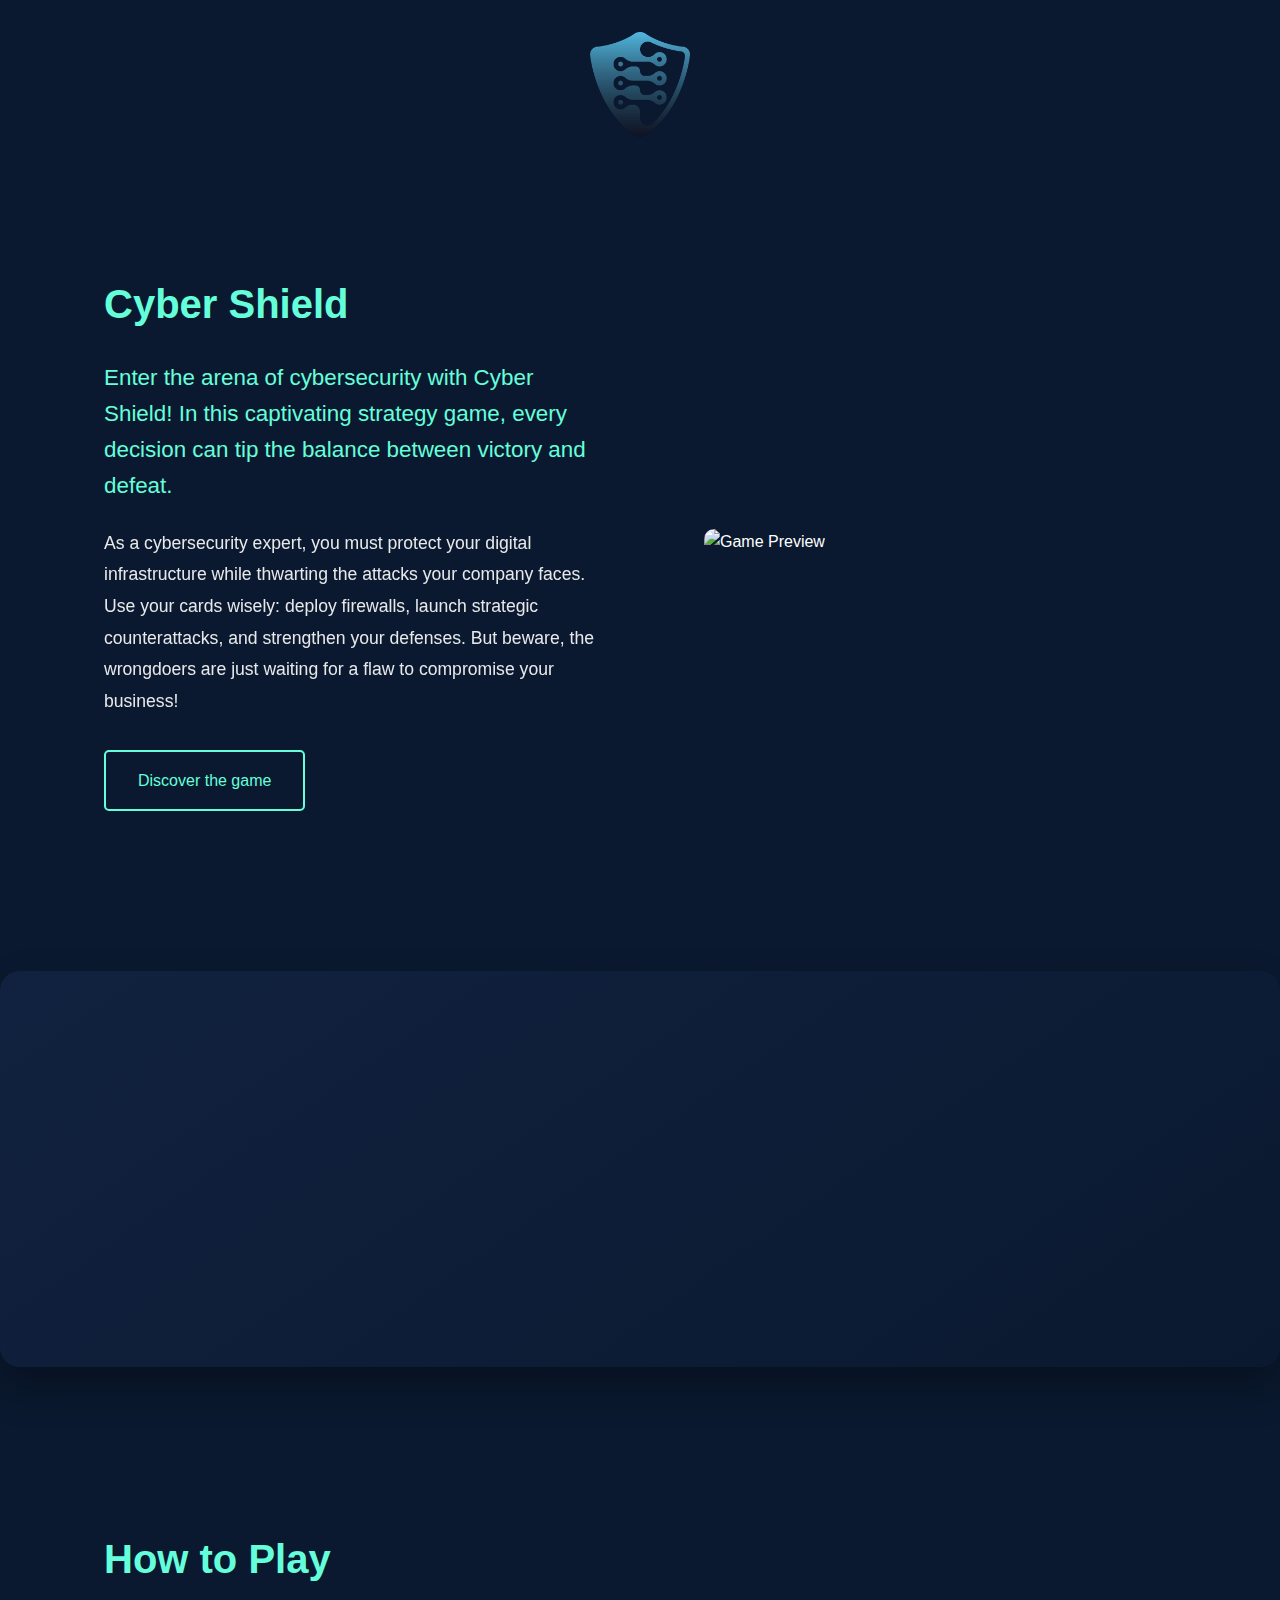
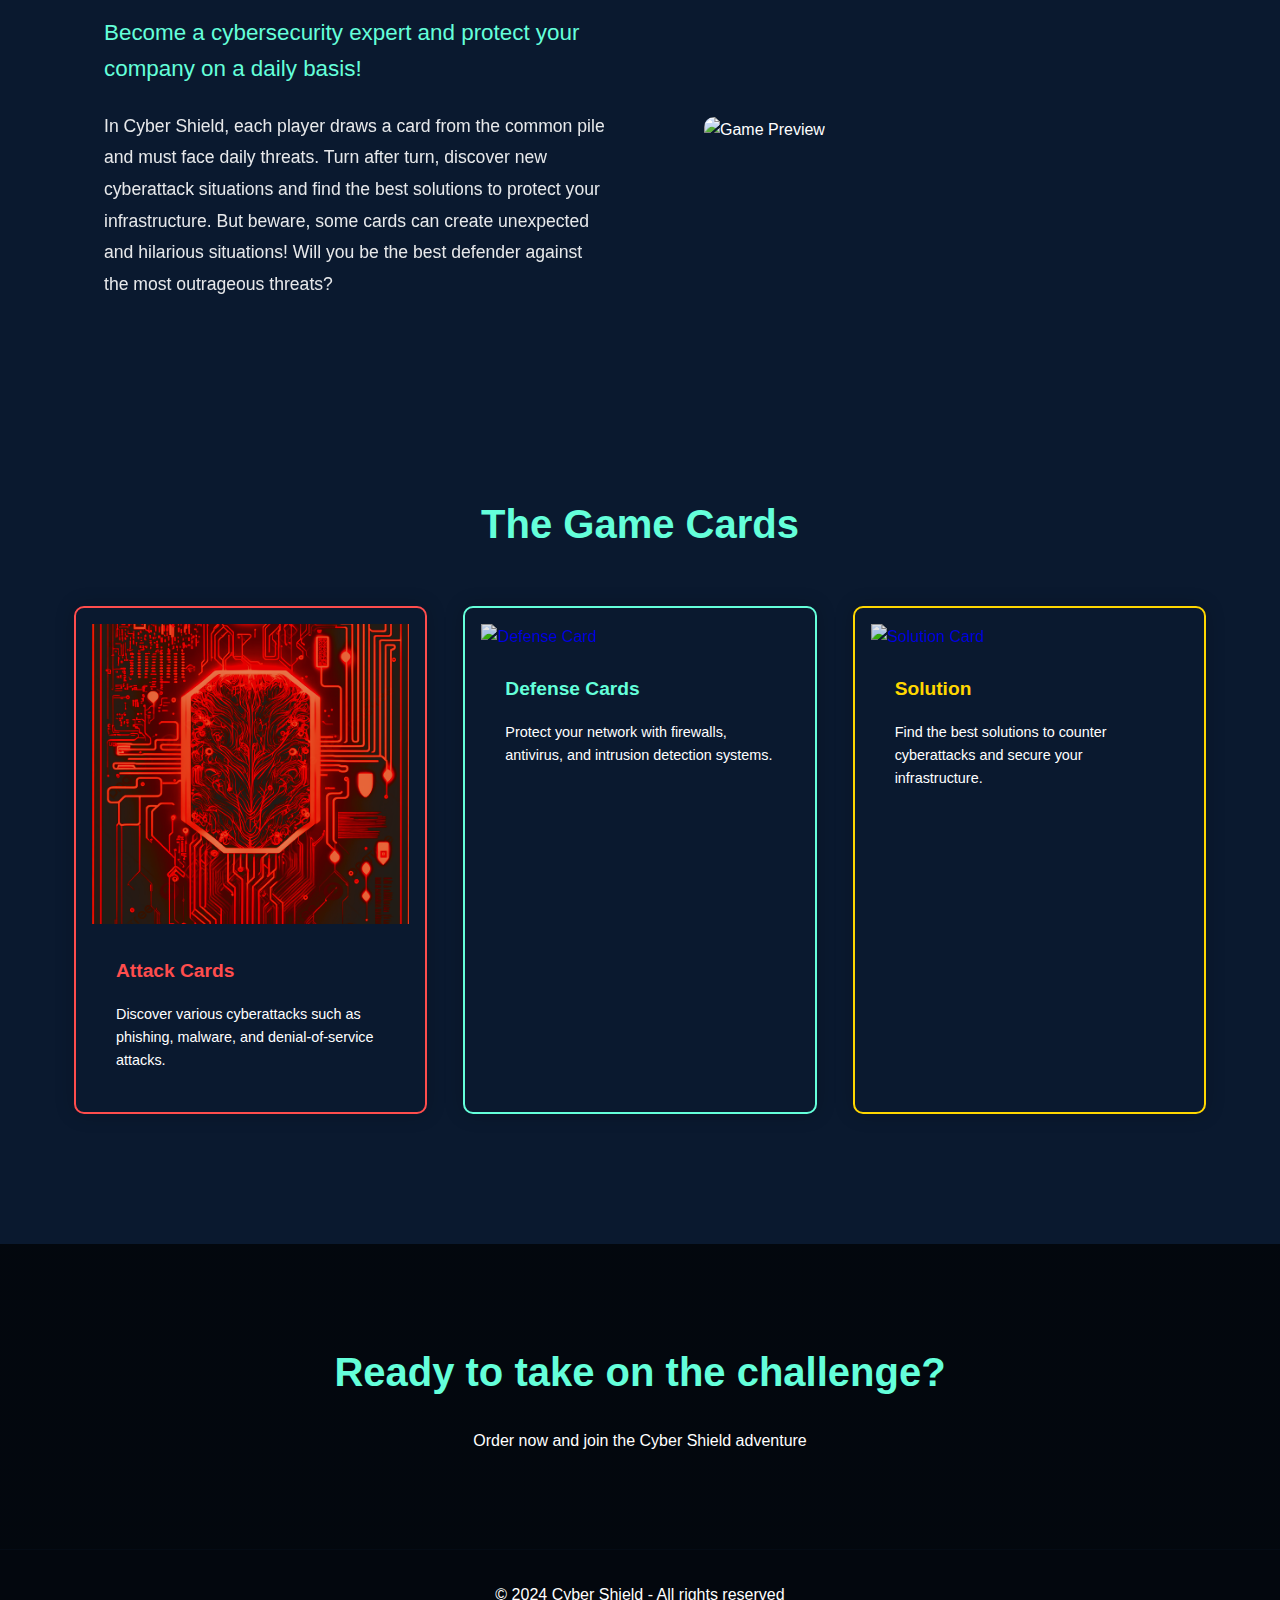
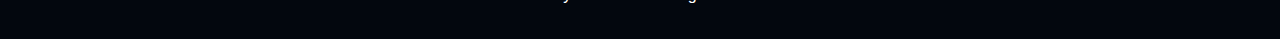
==== index.html @ 8b2639b1 "firstcommit" ====
<!DOCTYPE html>
<html lang="en">
  <head>
    <meta charset="UTF-8" />
    <meta name="viewport" content="width=device-width, initial-scale=1.0" />
    <link rel="stylesheet" href="style.css" />
    <title>Cyber Shield</title>
  </head>
  <body>
    <header>
      <img src="./assets/logo.png" alt="Cyber Shield Logo" class="logo" />
    </header>

    <main>
      <!-- Section 1: Presentation -->
      <section class="split-section">
        <div class="content-left">
          <h2>Cyber Shield</h2>
          <p class="intro-text">
            Enter the arena of cybersecurity with Cyber Shield! In this
            captivating strategy game, every decision can tip the balance
            between victory and defeat.
          </p>
          <p class="detail-text">
            As a cybersecurity expert, you must protect your digital
            infrastructure while thwarting the attacks your company faces.
            Use your cards wisely: deploy firewalls, launch strategic counterattacks, and strengthen your defenses. But beware, the wrongdoers are just waiting for a flaw to compromise your business!
          </p>
          <a href="#how-to-play" class="cta-button">Discover the game</a>
        </div>
        <div class="content-right">
          <img src="../CyberShield/assets/mockups.png" alt="Game Preview" />
        </div>
      </section>

      <!-- Section 2: Features -->
      <section class="features-banner">
        <div class="feature-column">
          <div class="feature-icon">
            <img
              src="../CyberShield/assets/sablier.png"
              alt="Game Duration"
              class="feature-svg"
            />
          </div>
          <div class="feature-content">
            <h3>15 minutes</h3>
            <p>Game Duration</p>
          </div>
        </div>

        <div class="feature-column">
          <div class="feature-icon">
            <img
              src="../CyberShield/assets/jeux-dargent.png"
              alt="Number of Players"
              class="feature-svg"
            />
          </div>
          <div class="feature-content">
            <h3>2-6 players</h3>
            <p>Number of Players</p>
          </div>
        </div>

        <div class="feature-column">
          <div class="feature-icon">
            <img
              src="assets/age.png"
              alt="Recommended Age"
              class="feature-svg"
            />
          </div>
          <div class="feature-content">
            <h3>12+ years</h3>
            <p>Recommended Age</p>
          </div>
        </div>
      </section>

      <!-- Section 3: How to Play -->
      <section class="split-section">
        <div class="content-left">
          <h2>How to Play</h2>
          <p class="intro-text">
            Become a cybersecurity expert and protect your company on a daily basis!
          </p>
          <p class="detail-text">
            In Cyber Shield, each player draws a card from the common pile and must face daily threats. Turn after turn, discover new cyberattack situations and find the best solutions to protect your infrastructure. But beware, some cards can create unexpected and hilarious situations! Will you be the best defender against the most outrageous threats?
          </p>
        </div>
        <div class="content-right">
          <img src="../CyberShield/assets/mockups2.png" alt="Game Preview" />
        </div>
      </section>

      <!-- Section 4: Game Cards -->
      <section class="cards-showcase">
        <h2>The Game Cards</h2>
        <div class="cards-grid">
          <a href="cards/attack.html" class="card-item attack-card card-hover">
            <picture>
              <img src="assets/virus.png" alt="Attack Card" loading="lazy" />
            </picture>
            <div class="card-content">
              <h3>Attack Cards</h3>
              <p>
                Discover various cyberattacks such as phishing, malware, and denial-of-service attacks.
              </p>
            </div>
          </a>

          <a href="cards/defense.html" class="card-item defense-card card-hover">
            <picture>
              <img
                src="../CyberShield/assets/bouclier.png"
                alt="Defense Card"
                loading="lazy"
              />
            </picture>
            <div class="card-content">
              <h3>Defense Cards</h3>
              <p>
                Protect your network with firewalls, antivirus, and intrusion detection systems.
              </p>
            </div>
          </a>

          <a href="cards/solution.html" class="card-item card-hover">
            <picture>
              <img
                src="../CyberShield/assets/signe-de-question.png"
                alt="Solution Card"
                loading="lazy"
              />
            </picture>
            <div class="card-content">
              <h3>Solution</h3>
              <p>
                Find the best solutions to counter cyberattacks and secure your infrastructure.
              </p>
            </div>
          </a>
        </div>
      </section>

      <!-- Section 5: Final Banner -->
      <section class="final-banner">
        <h2>Ready to take on the challenge?</h2>
        <p>Order now and join the Cyber Shield adventure</p>
      </section>
    </main>

    <footer>
      <p>&copy; 2024 Cyber Shield - All rights reserved</p>
    </footer>
  </body>
</html>
---- style.css ----
:root {
    /* Couleurs principales du logo */
    --primary-blue: #0a192f;      /* Bleu foncé */
    --secondary-blue: #112240;    /* Bleu un peu plus clair */
    --accent-green: #64ffda;      /* Vert cyan */
    --white: #ffffff;
}

* {
    margin: 0;
    padding: 0;
    box-sizing: border-box;
}

body {
    font-family: 'Arial', sans-serif;
    line-height: 1.6;
    background: var(--primary-blue);
    color: var(--white);
}

header {
    text-align: center;
    padding: 2rem;
}

.logo {
    max-width: 100px;
    height: auto;
}

.split-section {
    display: flex;
    align-items: center;
    padding: 4rem 2rem;
    max-width: 1200px;
    margin: 0 auto;
    gap: 4rem;
}

.split-section.reverse {
    flex-direction: row-reverse;
}

.content-left, .content-right {
    flex: 1;
}


/* Styles de base pour toutes les cartes */
.card-item {
    position: relative;
    margin: 2px;
    background: var(--primary-blue);
    border-radius: 10px;
    overflow: hidden;
    padding: 1rem;
    transition: all 0.3s ease;
    box-shadow: 0 0 20px rgba(0, 0, 0, 0.2);
}

/* Styles de survol */
.card-item:hover {
    transform: translateY(-10px);
    box-shadow: 0 10px 30px rgba(100, 255, 218, 0.2);
}

/* Couleurs spécifiques pour chaque carte */
.card-item:first-child {
    border: 2px solid #ff4d4d; /* Rouge pour Cartes Attaque */
}

.card-item:nth-child(2) {
    border: 2px solid #64ffda; /* Bleu pour Cartes Défense */
}

.card-item:nth-child(3) {
    border: 2px solid #ffd700; /* Jaune pour Cartes Solution */
}

/* Assurez-vous que les couleurs de texte sont également cohérentes */
.card-item h3 {
    transition: all 0.3s ease;
}

.card-item:hover h3 {
    color: var(--accent-green); /* Couleur uniforme au survol */
}

.content-left img, .content-right img {
    width: 100%;
    border-radius: 10px;
}

.features-banner {
    background: linear-gradient(145deg, var(--secondary-blue) 0%, var(--primary-blue) 100%);
    padding: 4rem 2rem;
    display: flex;
    justify-content: space-around;
    margin: 4rem 0;
    border-radius: 20px;
    box-shadow: 0 20px 40px rgba(0, 0, 0, 0.3);
}

.feature-column {
    text-align: center;
    flex: 1;
    max-width: 300px;
    padding: 2rem;
    transition: transform 0.3s ease;
}

.feature-column:hover {
    transform: translateY(-10px);
}

.feature-icon {
    background: rgba(100, 255, 218, 0.1);
    width: 100px;
    height: 100px;
    border-radius: 50%;
    margin: 0 auto 1.5rem;
    display: flex;
    align-items: center;
    justify-content: center;
    transition: all 0.3s ease;
}

.feature-column:hover .feature-icon {
    background: rgba(100, 255, 218, 0.2);
    transform: scale(1.1);
}

.feature-svg {
    width: 50px;
    height: 50px;
}

.feature-content h3 {
    color: var(--accent-green);
    font-size: 1.8rem;
    margin-bottom: 0.5rem;
    font-weight: 600;
}

.feature-content p {
    color: var(--text-light);
    font-size: 1rem;
    opacity: 0.8;
}

/* Animation au défilement */
@keyframes fadeInUp {
    from {
        opacity: 0;
        transform: translateY(20px);
    }
    to {
        opacity: 1;
        transform: translateY(0);
    }
}

.feature-column {
    animation: fadeInUp 0.6s ease forwards;
    opacity: 0;
}

.feature-column:nth-child(2) {
    animation-delay: 0.2s;
}

.feature-column:nth-child(3) {
    animation-delay: 0.4s;
}

/* Responsive */
@media (max-width: 768px) {
    .features-banner {
        flex-direction: column;
        align-items: center;
        padding: 2rem 1rem;
    }

    .feature-column {
        margin-bottom: 2rem;
    }

    .feature-column:last-child {
        margin-bottom: 0;
    }
}

.final-banner {
    background: linear-gradient(rgba(0,0,0,0.7), rgba(0,0,0,0.7)), url('banner-bg.jpg');
    background-size: cover;
    background-position: center;
    text-align: center;
    padding: 6rem 2rem;
    margin-top: 4rem;
}

h2 {
    color: var(--accent-green);
    margin-bottom: 1.5rem;
    font-size: 2.5rem;
}

h3 {
    color: var(--accent-green);
    margin-bottom: 0.5rem;
}

footer {
    text-align: center;
    padding: 2rem;
    background: linear-gradient(rgba(0,0,0,0.7), rgba(0,0,0,0.7)), url('cybersecurity-bg.jpg');
    background-size: cover;
    background-position: center;
}

p {
    color: var(--text-light);
}

/* Section Cartes */
.cards-showcase {
    padding: 4rem 2rem;
    max-width: 1200px;
    margin: 0 auto;
}

.cards-showcase h2 {
    text-align: center;
    margin-bottom: 3rem;
}

.cards-grid {
    display: grid;
    grid-template-columns: repeat(auto-fit, minmax(250px, 1fr));
    gap: 2rem;
}

.card-item {
    position: relative;
    margin: 2px;
    background: var(--primary-blue);
    border-radius: 10px;
    overflow: hidden;
    padding: 1rem;
    transition: all 0.3s ease;
    box-shadow: 0 0 20px rgba(0, 0, 0, 0.2);
    text-decoration: none;
}

.card-item:hover {
    transform: translateY(-10px);
    box-shadow: 0 10px 30px rgba(100, 255, 218, 0.2);
}

.card-item::after {
    content: '';
    position: absolute;
    top: 0;
    left: 0;
    width: 100%;
    height: 100%;
    background: linear-gradient(
        to bottom,
        rgba(100, 255, 218, 0) 0%,
        rgba(10, 25, 47, 0.8) 100%
    );
    opacity: 0;
    transition: opacity 0.3s ease;
}

.card-item:hover::after {
    opacity: 1;
}

.card-item:hover .card-content h3 {
    color: var(--accent-green);
    transform: translateY(-5px);
    text-decoration: none;
}

.card-content h3 {
    transition: all 0.3s ease;
    color: var(--accent-green);
    text-decoration: none;

}


.card-content2 h3 {
    transition: all 0.3s ease;
    color: var(--accent-green);
}

.card-content3 h3 {
    transition: all 0.3s ease;
    color: var(--accent-green);
}

.card-item:hover img {
    transform: scale(1.05);
}

.card-item img {
    transition: transform 0.3s ease;
}



.card-content {
    padding: 1.5rem;
    text-decoration: none;
}

.card-content h3 {
    font-size: 1.2rem;
    margin-bottom: 1rem;
    text-decoration: none;
}

.card-content p {
    font-size: 0.9rem;
    color: var(--text-light);
}

/* Responsive pour les cartes */
@media (max-width: 768px) {
    .cards-grid {
        grid-template-columns: 1fr;
    }

    .card-item img {
        height: 250px;
    }
}

/* Styles pour les pages de cartes */
.back-link {
    position: absolute;
    top: 2rem;
    left: 2rem;
    color: var(--accent-green);
    text-decoration: none;
    font-size: 1.1rem;
    padding: 0.5rem 1rem;
    border: 2px solid var(--accent-green);
    border-radius: 5px;
    transition: all 0.3s ease;
}

.back-link:hover {
    background: rgba(100, 255, 218, 0.1);
    transform: translateX(-5px);
    text-decoration: none;
}

.cards-page {
    max-width: 1200px;
    margin: 0 auto;
    padding: 2rem;
}

.cards-intro {
    text-align: center;
    margin-bottom: 3rem;
}

.cards-collection {
    display: grid;
    grid-template-columns: repeat(auto-fit, minmax(300px, 1fr));
    gap: 2rem;
}

.game-card {
    background: var(--secondary-blue);
    border-radius: 15px;
    overflow: hidden;
    transition: all 0.3s ease;
    cursor: pointer;
    border: 1px solid rgba(100, 255, 218, 0.1);
}

.game-card:hover {
    transform: translateY(-10px);
    box-shadow: 0 10px 30px rgba(100, 255, 218, 0.2);
}

.game-card:hover img {
    transform: scale(1.05);
}

.game-card img {
    transition: transform 0.3s ease;
}

.game-card:hover .card-stats span {
    color: #fff;
}

/* Responsive */
@media (max-width: 768px) {
    .cards-collection {
        grid-template-columns: 1fr;
    }
}

/* Style du header de la page des cartes */
.page-header {
    text-align: center;
    position: relative;
    padding: 3rem 0;
    margin-bottom: 4rem;
}

.page-header h1 {
    font-size: 3.5rem;
    color: var(--accent-green);
    margin-bottom: 1rem;
    position: relative;
    display: inline-block;
}

.page-header h1::after {
    content: '';
    position: absolute;
    bottom: -10px;
    left: 50%;
    transform: translateX(-50%);
    width: 60%;
    height: 3px;
    
}

.header-decoration {
    position: absolute;
    top: 50%;
    left: 50%;
    transform: translate(-50%, -50%);
    width: 200px;
    height: 200px;
    background: rgba(100, 255, 218, 0.1);
    border-radius: 50%;
    filter: blur(50px);
    z-index: -1;
}

.cards-intro {
    font-size: 1.2rem;
    color: var(--text-light);
    max-width: 600px;
    margin: 1.5rem auto;
    line-height: 1.6;
}

/* Animation au chargement de la page */
@keyframes fadeIn {
    from {
        opacity: 0;
        transform: translateY(20px);
    }
    to {
        opacity: 1;
        transform: translateY(0);
    }
}

.page-header h1 {
    animation: fadeIn 0.8s ease-out forwards;
}

.cards-intro {
    animation: fadeIn 0.8s ease-out 0.2s forwards;
    opacity: 0;
}

.cards-collection {
    animation: fadeIn 0.8s ease-out 0.4s forwards;
    opacity: 0;
}

/* Style des cartes d'attaque spécifiquement */
.game-card {
    border: 1px solid rgba(100, 255, 218, 0.1);
    background: linear-gradient(
        145deg,
        #112240 0%,
        #1a1f2e 100%
    );
}

.game-card .card-details h3 {
    color: #ff4d4d; /* Rouge pour les cartes d'attaque */
}

/* Boutons */
.cta-button {
    background: transparent;
    color: var(--accent-green);
    border: 2px solid var(--accent-green);
    padding: 1rem 2rem;
    border-radius: 5px;
    transition: all 0.3s ease;
    text-decoration: none;
    display: inline-block;
    cursor: pointer;
}

.cta-button:hover {
    background: rgba(100, 255, 218, 0.1);
    transform: translateY(-3px);
}

.content-left {
    padding: 2rem;
}

.intro-text {
    font-size: 1.4rem;
    color: var(--accent-green);
    margin-bottom: 1.5rem;
    line-height: 1.6;
}

.detail-text {
    font-size: 1.1rem;
    color: var(--text-light);
    margin-bottom: 2rem;
    line-height: 1.8;
    opacity: 0.9;
}

/* Animation au chargement */
.intro-text, .detail-text {
    animation: fadeInUp 0.8s ease-out forwards;
}

.detail-text {
    animation-delay: 0.2s;
}

@media (max-width: 768px) {
    .intro-text {
        font-size: 1.2rem;
    }

    .detail-text {
        font-size: 1rem;
    }
}

html {
    scroll-behavior: smooth;
}

/* Ajustement pour le scroll */
#comment-jouer {
    scroll-margin-top: 2rem;
}

.gameplay-highlights {
    margin-top: 2rem;
}

.gameplay-highlights ul {
    list-style: none;
    padding: 0;
}

.gameplay-highlights li {
    color: var(--text-light);
    margin-bottom: 1rem;
    padding-left: 1.5rem;
    position: relative;
}

.gameplay-highlights li::before {
    content: "→";
    color: var(--accent-green);
    position: absolute;
    left: 0;
    font-weight: bold;
}

#comment-jouer .intro-text {
    font-size: 1.4rem;
    color: var(--accent-green);
    margin-bottom: 1.5rem;
    line-height: 1.6;
}

#comment-jouer .detail-text {
    font-size: 1.1rem;
    color: var(--text-light);
    margin-bottom: 2rem;
    line-height: 1.8;
    opacity: 0.9;
}

/* Animation au défilement */
#comment-jouer .intro-text,
#comment-jouer .detail-text,
#comment-jouer .gameplay-highlights {
    animation: fadeInUp 0.8s ease-out forwards;
}

#comment-jouer .detail-text {
    animation-delay: 0.2s;
}

#comment-jouer .gameplay-highlights {
    animation-delay: 0.4s;
}

@media (max-width: 768px) {
    #comment-jouer .intro-text {
        font-size: 1.2rem;
    }

    #comment-jouer .detail-text {
        font-size: 1rem;
    }
}

/* Style spécifique pour la page de défense */
.cards-page.defense .page-header h1 {
    color: var(--accent-green);
}

.cards-page.defense .header-decoration {
    background: rgba(100, 255, 218, 0.1);
}

.cards-page.defense .game-card {
    border-color: rgba(100, 255, 218, 0.1);
}

.cards-page.defense .game-card:hover {
    border-color: var(--accent-green);
    box-shadow: 0 10px 30px rgba(100, 255, 218, 0.1);
}

.cards-page.defense .card-stats span {
    color: var(--accent-green);
}

/* Animation au chargement */
.page-header {
    animation: fadeInDown 0.8s ease-out forwards;
}

.cards-collection {
    animation: fadeInUp 0.8s ease-out 0.2s forwards;
}

@keyframes fadeInDown {
    from {
        opacity: 0;
        transform: translateY(-20px);
    }
    to {
        opacity: 1;
        transform: translateY(0);
    }
}

@keyframes fadeInUp {
    from {
        opacity: 0;
        transform: translateY(20px);
    }
    to {
        opacity: 1;
        transform: translateY(0);
    }
}

/* Style spécifique pour les cartes solution */
.cards-page.solution .page-header h1 {
    color: #ffd700; /* Couleur dorée pour les solutions */
}

.cards-page.solution .header-decoration {
    background: rgba(255, 215, 0, 0.1);
}

.cards-page.solution .game-card {
    border-color: rgba(255, 215, 0, 0.1);
}

.cards-page.solution .game-card:hover {
    border-color: #ffd700;
    box-shadow: 0 10px 30px rgba(255, 215, 0, 0.1);
}

.cards-page.solution .card-stats span {
    color: #ffd700;
}

/* Ajustement de la grille pour 3 cartes */
.cards-grid {
    grid-template-columns: repeat(auto-fit, minmax(200px, 1fr));
    gap: 2rem;
    max-width: 1200px;
    margin: 0 auto;
}

/* Style pour les titres des différentes sections de cartes */
.cards-page.attack .page-header h1 {
    color: #ff4d4d; /* Rouge vif pour les attaques */
}

.cards-page.defense .page-header h1 {
    color: #64ffda; /* Vert cyan pour la défense */
}

.cards-page.solution .page-header h1 {
    color: #ffd700; /* Doré pour les solutions */
}

/* Pour les titres dans la grille de cartes sur la page d'accueil */
.cards-grid .card-item:nth-child(1) h3 {
    color: #ff4d4d; /* Rouge pour Cartes Attaque */
}

.cards-grid .card-item:nth-child(2) h3 {
    color: #64ffda; /* Vert pour Cartes Défense */
}

.cards-grid .card-item:nth-child(3) h3 {
    color: #ffd700; /* Doré pour Cartes Solution */
}

/* Style de base pour toutes les images */
.card-item img, .card-item2 img, .card-item3 img {
    width: 100%;
    height: 300px;
    object-fit: cover;
    transition: transform 0.3s ease;
}

/* Filtre rouge pour l'image de la carte Attaque */
.card-item img {
    filter: hue-rotate(0deg) saturate(150%) brightness(0.9);
}

/* Effet hover sur les images */
.card-item:hover img,
.card-item2:hover img,
.card-item3:hover img {
    transform: scale(1.05);
}

/* Styles de base pour toutes les cartes */
.card-item {
    position: relative;
    margin: 2px;
    background: var(--primary-blue);
    border-radius: 10px;
    overflow: hidden;
    padding: 1rem;
    transition: all 0.3s ease;
    box-shadow: 0 0 20px rgba(0, 0, 0, 0.2);
}

/* Carte Attaque - Rouge */
.card-item:first-child {
    border: 2px solid #ff4d4d;
}

.card-item:first-child:hover {
    box-shadow: 0 0 30px rgba(255, 77, 77, 0.3);
    transform: translateY(-5px);
}

.card-item:first-child h3 {
    color: #ff4d4d;
    text-decoration: none;
}

.card-item:first-child p {
    color: var(--white);
    text-decoration: none;
    font-style: normal;
    font-weight: normal;
    border: none;
}

/* Carte Défense - Bleu */
.card-item:nth-child(2) {
    border: 2px solid #64ffda;
}

.card-item:nth-child(2):hover {
    box-shadow: 0 0 30px rgba(100, 255, 218, 0.3);
    transform: translateY(-5px);
}


.card-item:nth-child(2) h3 {
    color: #64ffda;
    text-decoration: none;
}

.card-item:nth-child(2) p {
    color: var(--white);
    text-decoration: none;
    font-style: normal;
    font-weight: normal;
    border: none;
}

/* Carte Solution - Jaune */
.card-item:nth-child(3) {
    border: 2px solid #ffd700;
}

.card-item:nth-child(3):hover {
    box-shadow: 0 0 30px rgba(255, 215, 0, 0.3);
    transform: translateY(-5px);
}

.card-item:nth-child(3) h3 {
    color: #ffd700;
    text-decoration: none;
}

.card-item:nth-child(3) p {
    color: var(--white);
    text-decoration: none;
    font-style: normal;
    font-weight: normal;
    border: none;
}

/* Style général pour enlever tous les soulignements */
.card-item a, 
.card-item h3, 
.card-item p {
    text-decoration: none;
    color: inherit;
}

/* Désactiver les styles au survol */
.card-item:hover p,
.card-item:hover h3 {
    text-decoration: none;
    border: none;
    font-style: normal;
}

.attack-card .card-content h3,
.attack-card .card-content p,
.defense-card .card-content h3,
.defense-card .card-content p {
    color: white;
}


/* Ajoutez cette classe dans votre fichier style.css */
.card-hover {
    transition: transform 0.3s ease, box-shadow 0.3s ease;
}

.card-hover:hover {
    transform: translateY(-10px);
    box-shadow: 0 10px 30px rgba(100, 255, 218, 0.2);
}

/* Couleur pour la décoration de l'en-tête */
.header-decoration {
    background-color: rgba(193, 43, 43, 0.508); /* Rouge pour la décoration de l'en-tête */
}

/* Couleur pour les cartes de défense */
.cards-page.defense .game-card {
    border-color: #64ffda; /* Bleu pour les cartes de défense */
}

/* Couleur pour les cartes de solution */
.cards-page.solution .game-card {
    border-color: #ffd700; /* Jaune pour les cartes de solution */
}

.image-gallery {
    display: grid;
    grid-template-columns: repeat(3, 1fr);
    gap: 10px;
    text-align: center;
    align-items: center;
    justify-items: center;
    width: 100%;
}

.gallery-image {
    width: 80%; /* Ajustez la largeur selon vos besoins */
    max-width: 300px; /* Limite la largeur maximale des images */
    height: auto; /* Maintient le ratio d'aspect */
}

/* Responsive pour les appareils mobiles */
@media (max-width: 768px) {
    body {
        padding: 1rem; 
    }

    .page-header h1 {
        font-size: 2.5rem; 
    }

    .cards-intro {
        font-size: 1rem; 
    }

    .image-gallery {
        grid-template-columns: repeat(2, 1fr); 
    }

    .gallery-image {
        max-width: 100%; 
        height: auto; 
    }

    .final-banner {
        padding: 4rem 1rem; 
    }

    .header-decoration {
        width: 80%; 
        height: 5px; 
    }
}

/* Responsive pour la section 1 */
@media (max-width: 768px) {
    .split-section {
        flex-direction: column; /* Change la direction en colonne */
        padding: 2rem 1rem; /* Ajuste le padding */
        gap: 2rem; /* Réduit l'espace entre les éléments */
    }

    .content-left {
        flex: none; 
        width: 100%; 
    }

    .content-right {
        flex: none; 
        width: 100%; 
    }

    .content-left img {
        max-width: 100%; 
        height: auto; 
    }

    .intro-text {
        font-size: 1.2rem; /* Réduit la taille du texte d'introduction */
    }

    .detail-text {
        font-size: 1rem; /* Réduit la taille du texte de détail */
    }

    .cta-button {
        font-size: 1rem; /* Ajuste la taille du bouton */
        padding: 0.8rem 1.5rem; /* Ajuste le padding du bouton */
    }
}

.image-arrow-container {
    display: flex;
    align-items: center; /* Centre verticalement les éléments */
    justify-content: center; /* Centre horizontalement les éléments */
    gap: 2rem; /* Espace entre les éléments */
    padding: 2rem; /* Ajoute du padding autour du conteneur */
}

.image-left, .image-right {
    flex: 1; /* Permet aux images de prendre une largeur égale */
    max-width: 200px; /* Limite la largeur des images */
}

.arrow {
    flex: 0; /* La flèche ne prend pas de place supplémentaire */
}

.arrow img {
    width: 50px; /* Ajustez la taille de la flèche */
    height: auto; /* Maintient le ratio d'aspect */
}

.image-left img, .image-right img {
    width: 100%; /* Les images prennent toute la largeur de leur conteneur */
    height: auto; /* Maintient le ratio d'aspect */
    border-radius: 10px; /* Arrondit les bords des images */
}


.cards-page.solution p {
    display: flex;
    text-align: center;
    align-items: center;
    justify-content: center;

}
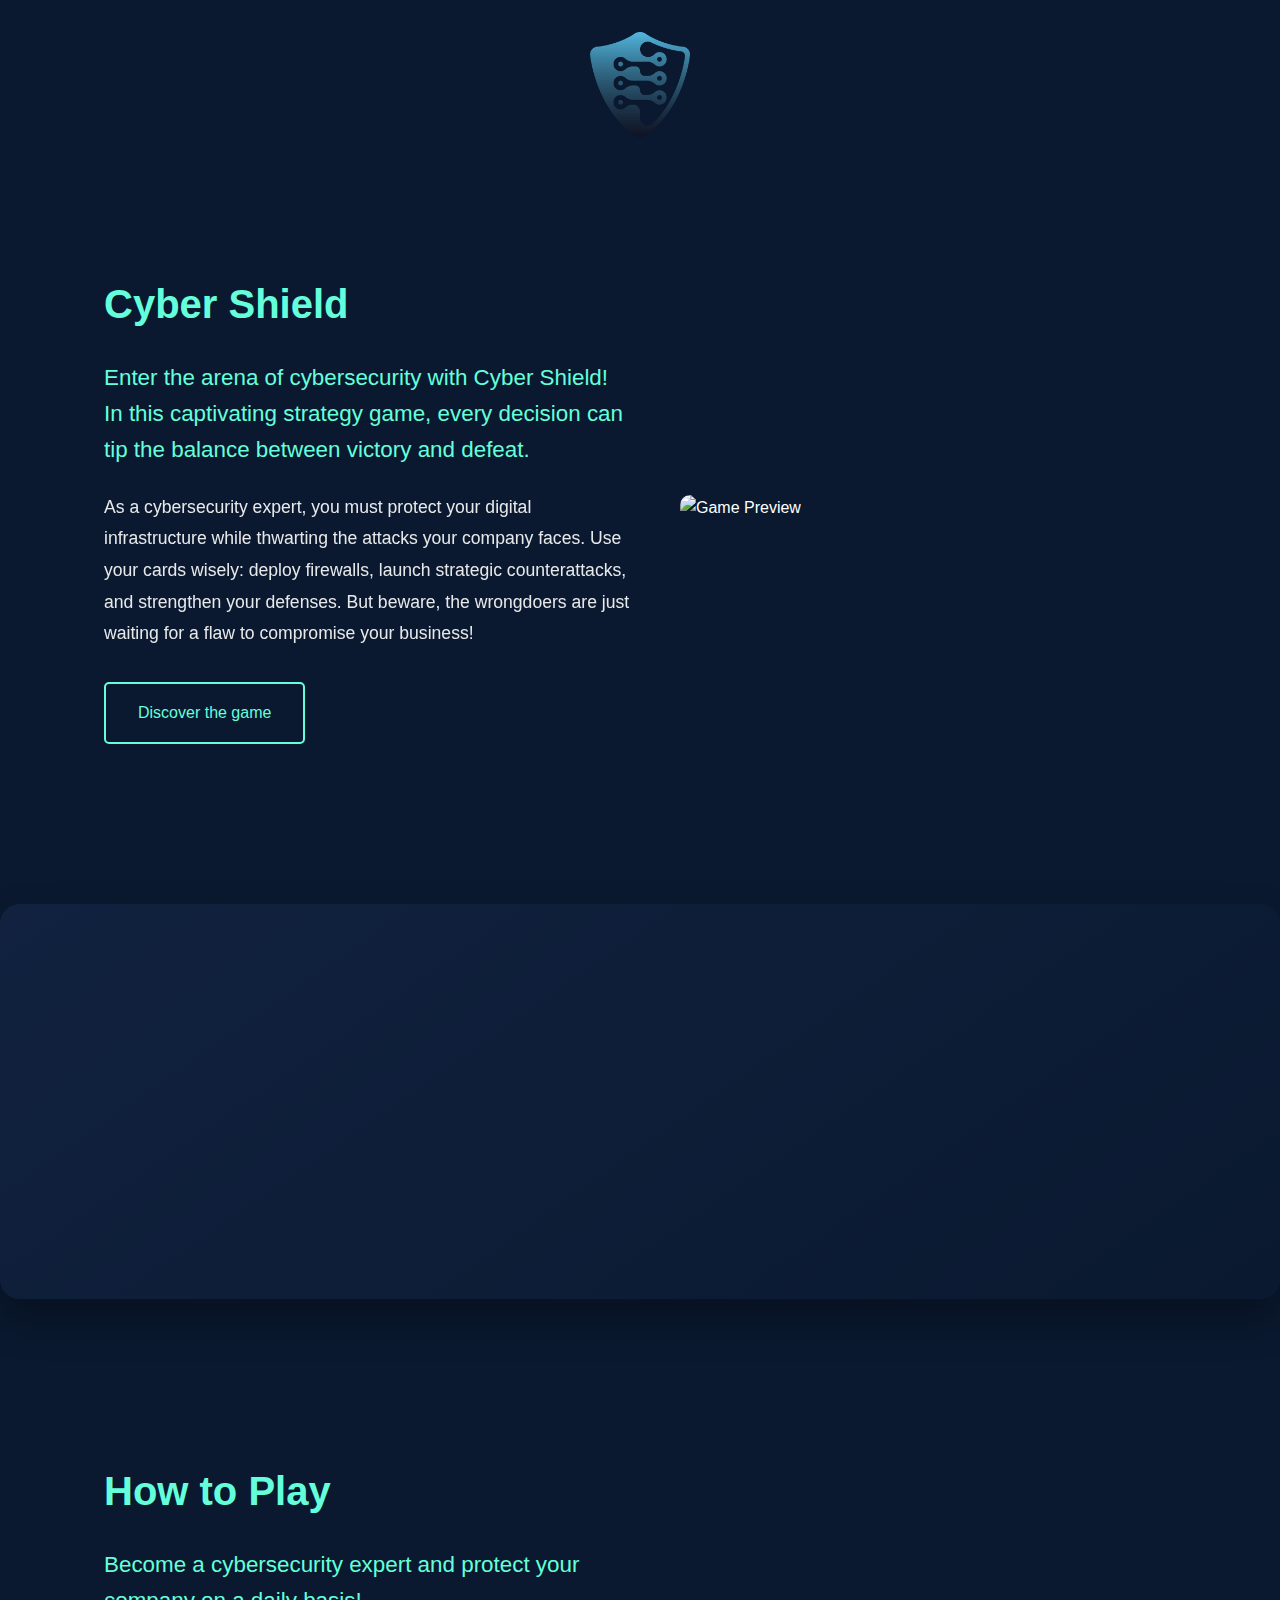
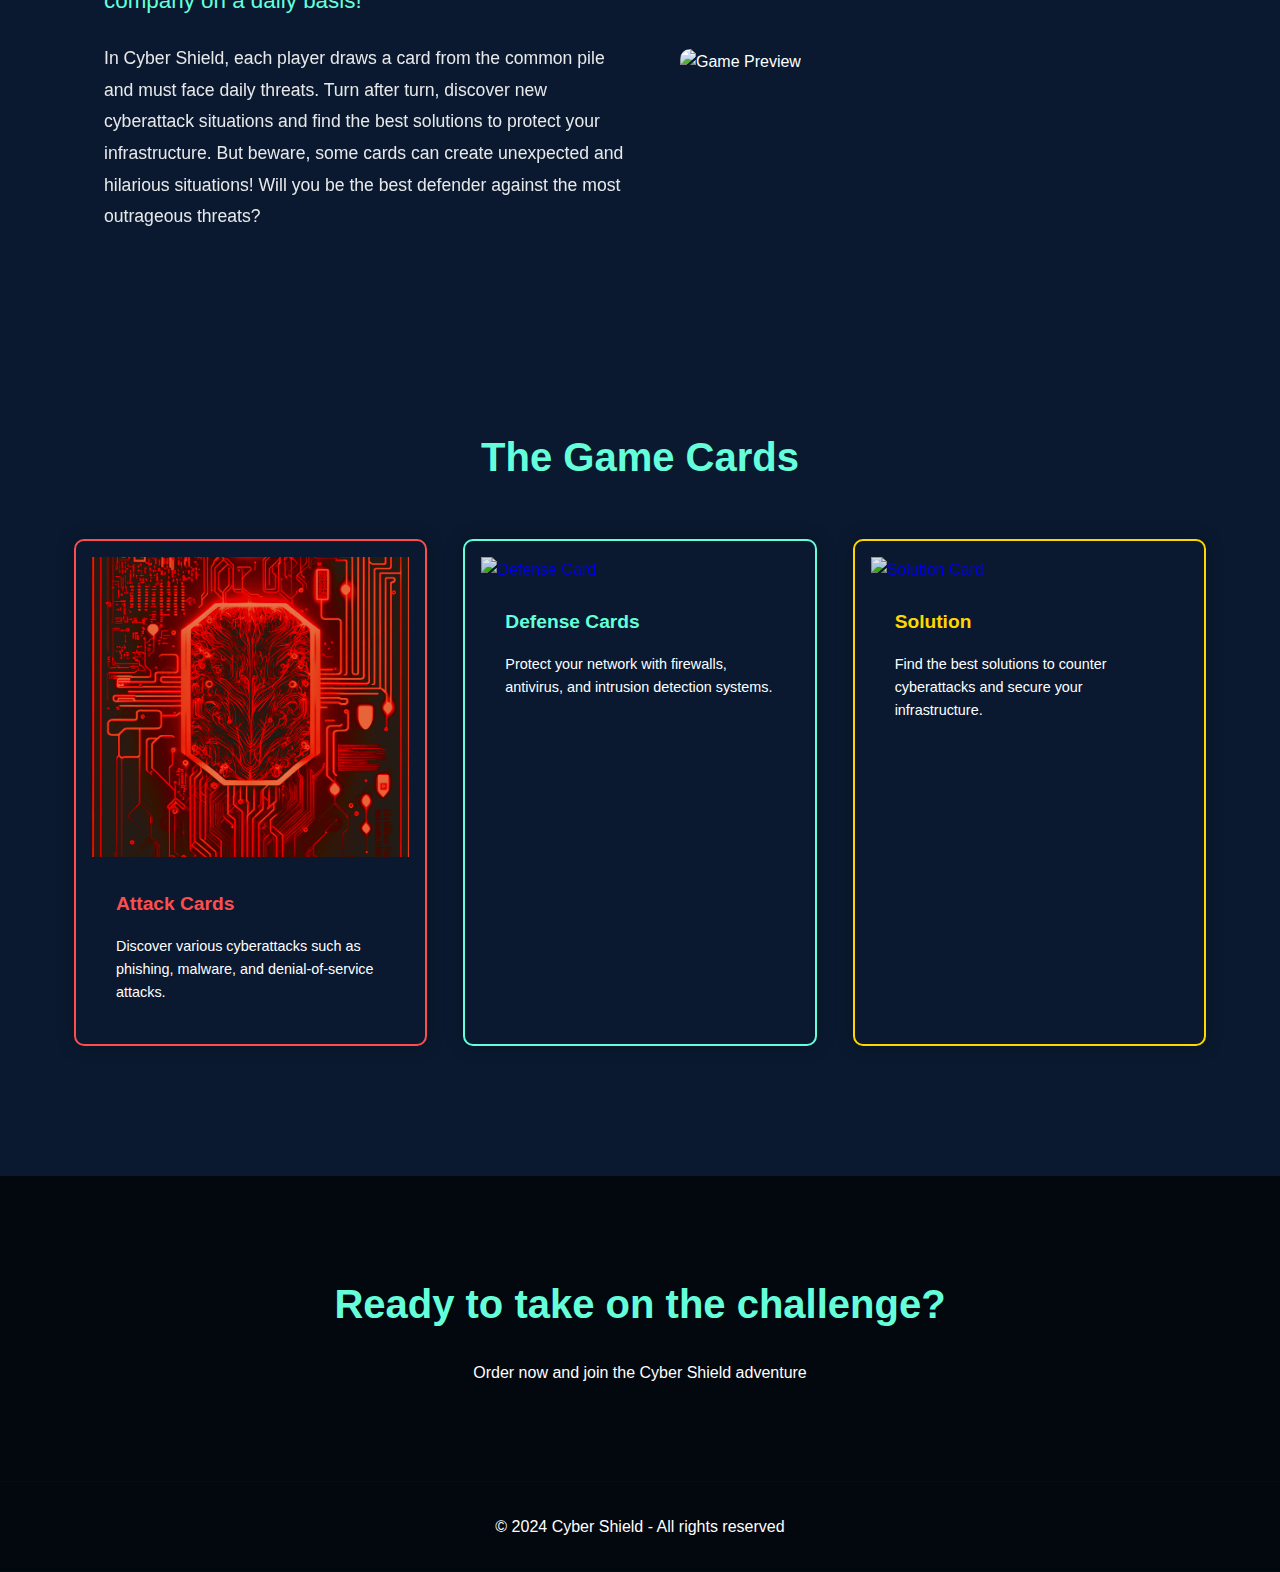
==== commit 66732e6a: "1" ====
--- a/index.html
+++ b/index.html
@@ -26,7 +26,7 @@
             infrastructure while thwarting the attacks your company faces.
             Use your cards wisely: deploy firewalls, launch strategic counterattacks, and strengthen your defenses. But beware, the wrongdoers are just waiting for a flaw to compromise your business!
           </p>
-          <a href="#how-to-play" class="cta-button">Discover the game</a>
+          <a href="#the-game-cards" class="cta-button">Discover the game</a>
         </div>
         <div class="content-right">
           <img src="../CyberShield/assets/mockups.png" alt="Game Preview" />
--- a/style.css
+++ b/style.css
@@ -35,7 +35,7 @@
     padding: 4rem 2rem;
     max-width: 1200px;
     margin: 0 auto;
-    gap: 4rem;
+    gap: 1rem;
 }
 
 .split-section.reverse {
@@ -88,6 +88,11 @@
 }
 
 .content-left img, .content-right img {
+    width: 100%;
+    border-radius: 10px;
+}
+
+.content-right img{
     width: 100%;
     border-radius: 10px;
 }
@@ -935,69 +940,57 @@
     }
 }
 
-/* Responsive pour la section 1 */
+/* Responsive pour la section split-section */
 @media (max-width: 768px) {
     .split-section {
-        flex-direction: column; /* Change la direction en colonne */
-        padding: 2rem 1rem; /* Ajuste le padding */
-        gap: 2rem; /* Réduit l'espace entre les éléments */
-    }
-
-    .content-left {
-        flex: none; 
-        width: 100%; 
-    }
-
-    .content-right {
-        flex: none; 
-        width: 100%; 
-    }
-
-    .content-left img {
-        max-width: 100%; 
-        height: auto; 
-    }
-
-    .intro-text {
-        font-size: 1.2rem; /* Réduit la taille du texte d'introduction */
-    }
-
-    .detail-text {
-        font-size: 1rem; /* Réduit la taille du texte de détail */
-    }
-
-    .cta-button {
-        font-size: 1rem; /* Ajuste la taille du bouton */
-        padding: 0.8rem 1.5rem; /* Ajuste le padding du bouton */
+        display: flex;
+        flex-direction: row;
+        align-items: center;
+        padding: 1rem;
+        gap: 1rem;
+    }
+
+    .content-left, .content-right {
+        flex: 1;
+        max-width: 45%;
+    }
+
+    .content-center {
+        flex: 0;
+        margin: 0;
+    }
+
+    .arrow img {
+        width: 40px;
     }
 }
 
 .image-arrow-container {
     display: flex;
-    align-items: center; /* Centre verticalement les éléments */
-    justify-content: center; /* Centre horizontalement les éléments */
-    gap: 2rem; /* Espace entre les éléments */
-    padding: 2rem; /* Ajoute du padding autour du conteneur */
+    align-items: center;
+    justify-content: center;
+    gap: 2rem;
+    padding: 2rem;
 }
 
 .image-left, .image-right {
-    flex: 1; /* Permet aux images de prendre une largeur égale */
-    max-width: 200px; /* Limite la largeur des images */
+    flex: 1;
+    max-width: 200px;
 }
 
 .arrow {
-    flex: 0; /* La flèche ne prend pas de place supplémentaire */
+    flex: 0;
 }
 
 .arrow img {
-    width: 50px; /* Ajustez la taille de la flèche */
-    height: auto; /* Maintient le ratio d'aspect */
+    width: 50px;
+    height: auto;
 }
 
 .image-left img, .image-right img {
-    width: 100%; /* Les images prennent toute la largeur de leur conteneur */
-    height: auto; /* Maintient le ratio d'aspect */
-    border-radius: 10px; /* Arrondit les bords des images */
+    width: 100%;
+    height: auto;
+    border-radius: 10px;
 }
 
 
@@ -1007,4 +1000,77 @@
     align-items: center;
     justify-content: center;
 
+}
+
+
+
+
+/* Ajoutez cette règle dans votre fichier CSS */
+.content-center {
+    display: flex;
+    justify-content: center;
+    flex: 0;
+    margin: 0 1rem;
+}
+
+.split-section {
+    display: flex;
+    align-items: center;
+    padding: 4rem 2rem;
+    max-width: 1200px;
+    margin: 0 auto;
+    gap: 1rem;
+}
+
+.split-section.reverse {
+    flex-direction: row-reverse;
+}
+
+.content-left, .content-right {
+    flex: 1;
+}
+
+.content-center {
+    display: flex;
+    justify-content: center;
+    flex: 0;
+    margin: 0 1rem;
+}
+
+.arrow img {
+    width: 50px;
+    height: auto;
+}
+
+.arrow{
+    height: 200px;
+}
+
+@media (max-width: 768px) {
+    .split-section {
+        display: flex;
+        flex-direction: row;
+        align-items: center;
+        padding: 1rem;
+        gap: 1rem;
+    }
+
+    .content-left, .content-right {
+        flex: 1;
+        max-width: 45%;
+    }
+
+    .content-center {
+        flex: 0;
+        margin: 0;
+    }
+
+    .arrow img {
+        width: 40px;
+    }
+
+    .arrow{
+        width: 50%;
+        height: 50%;
+    }
 }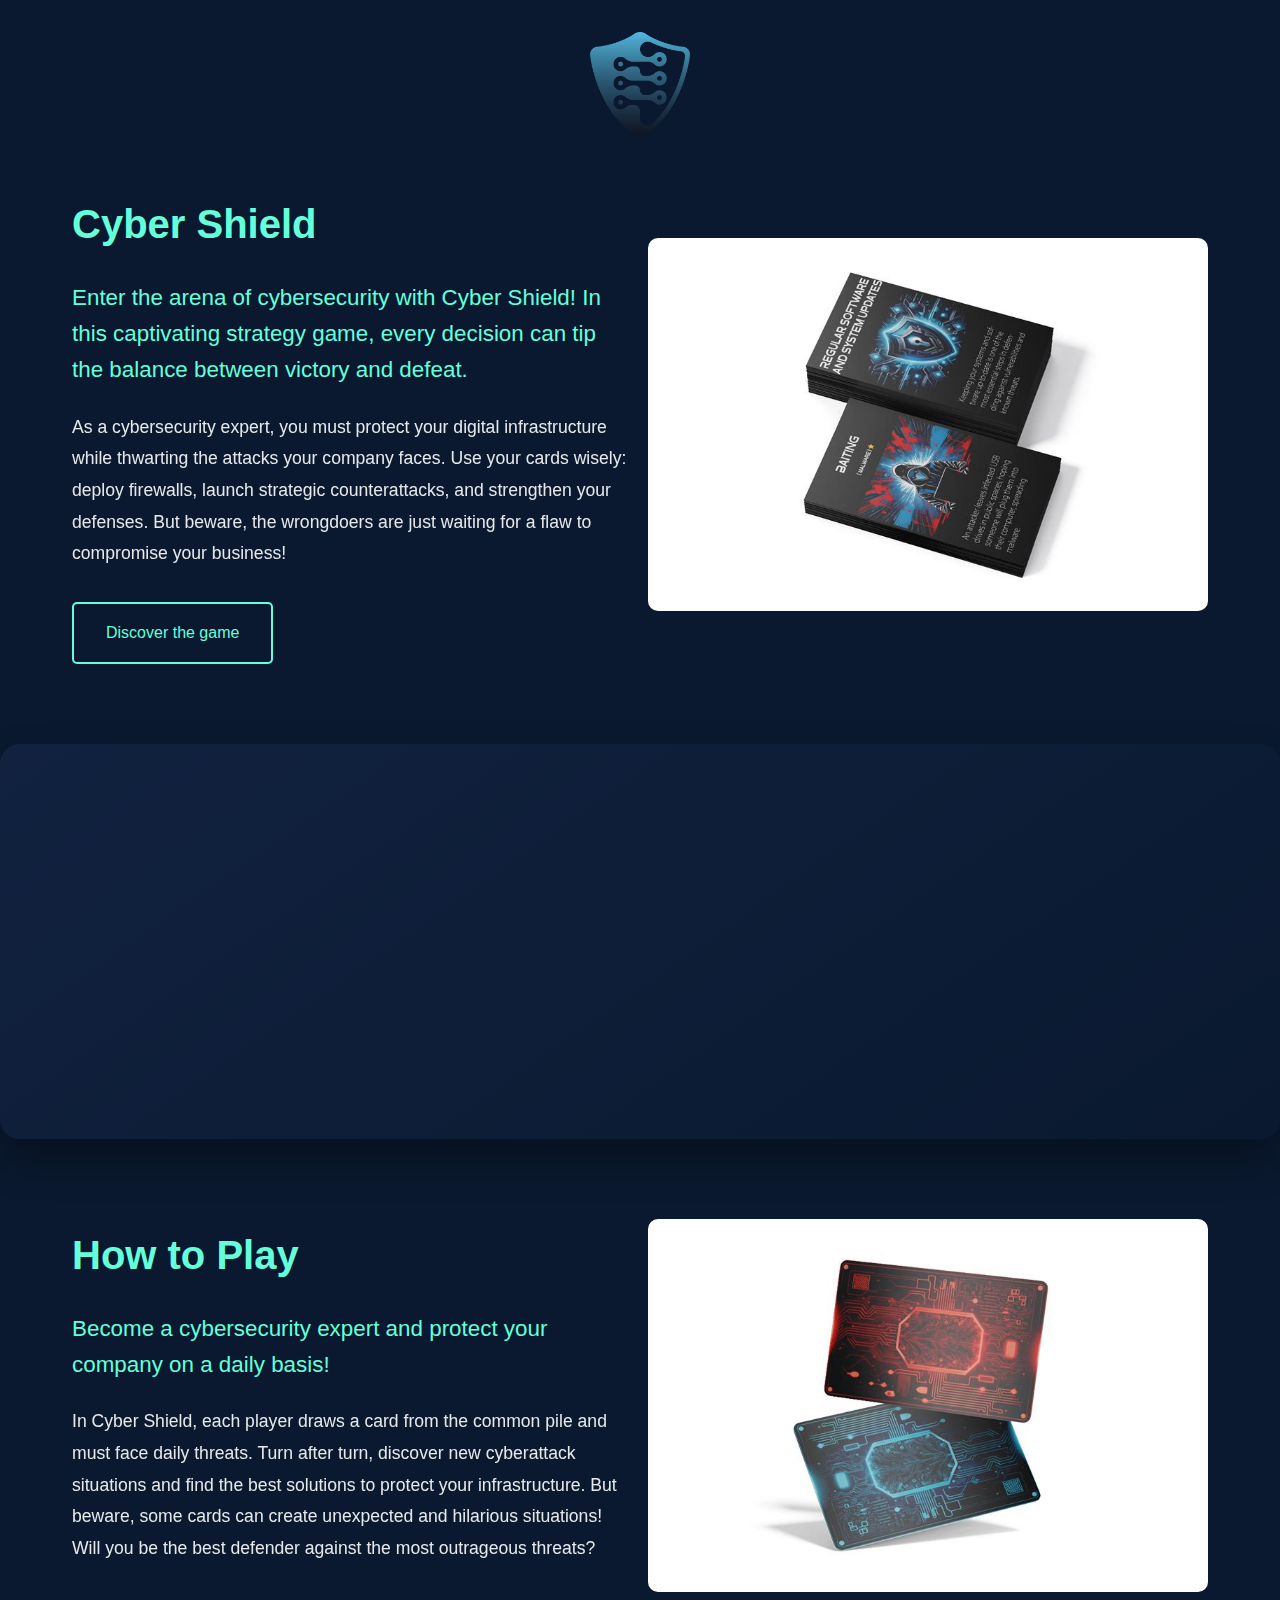
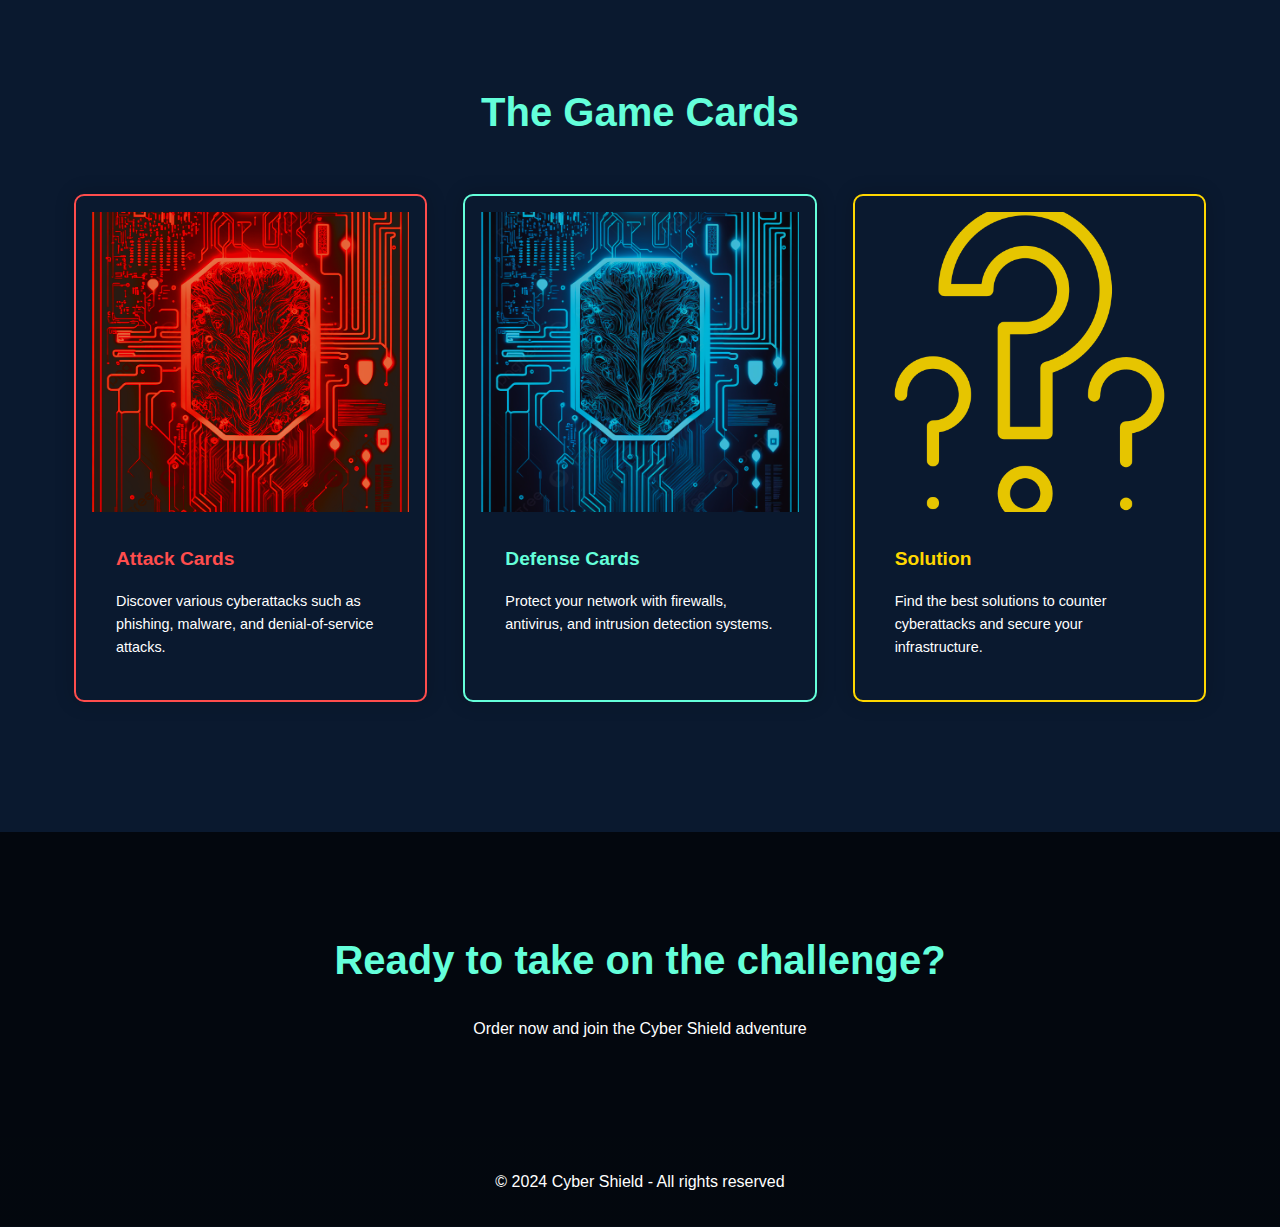
==== commit d244695e: "3" ====
--- a/index.html
+++ b/index.html
@@ -29,7 +29,7 @@
           <a href="#the-game-cards" class="cta-button">Discover the game</a>
         </div>
         <div class="content-right">
-          <img src="../CyberShield/assets/mockups.png" alt="Game Preview" />
+          <img src="./assets/mockups.png" alt="Game Preview" />
         </div>
       </section>
 
@@ -38,7 +38,7 @@
         <div class="feature-column">
           <div class="feature-icon">
             <img
-              src="../CyberShield/assets/sablier.png"
+              src="./assets/sablier.png"
               alt="Game Duration"
               class="feature-svg"
             />
@@ -52,7 +52,7 @@
         <div class="feature-column">
           <div class="feature-icon">
             <img
-              src="../CyberShield/assets/jeux-dargent.png"
+              src="./assets/jeux-dargent.png"
               alt="Number of Players"
               class="feature-svg"
             />
@@ -90,7 +90,7 @@
           </p>
         </div>
         <div class="content-right">
-          <img src="../CyberShield/assets/mockups2.png" alt="Game Preview" />
+          <img src="./assets/mockups2.png" alt="Game Preview" />
         </div>
       </section>
 
@@ -113,7 +113,7 @@
           <a href="cards/defense.html" class="card-item defense-card card-hover">
             <picture>
               <img
-                src="../CyberShield/assets/bouclier.png"
+                src="./assets/bouclier.png"
                 alt="Defense Card"
                 loading="lazy"
               />
@@ -129,7 +129,7 @@
           <a href="cards/solution.html" class="card-item card-hover">
             <picture>
               <img
-                src="../CyberShield/assets/signe-de-question.png"
+                src="./assets/signe-de-question.png"
                 alt="Solution Card"
                 loading="lazy"
               />
--- a/style.css
+++ b/style.css
@@ -515,13 +515,13 @@
     cursor: pointer;
 }
 
+.cards-page.solution {
+    font-size: 30px;
+    font-family:Georgia, 'Times New Roman', Times, serif;}
+
 .cta-button:hover {
     background: rgba(100, 255, 218, 0.1);
     transform: translateY(-3px);
-}
-
-.content-left {
-    padding: 2rem;
 }
 
 .intro-text {
@@ -1016,7 +1016,7 @@
 .split-section {
     display: flex;
     align-items: center;
-    padding: 4rem 2rem;
+    padding: 1rem 2rem;
     max-width: 1200px;
     margin: 0 auto;
     gap: 1rem;
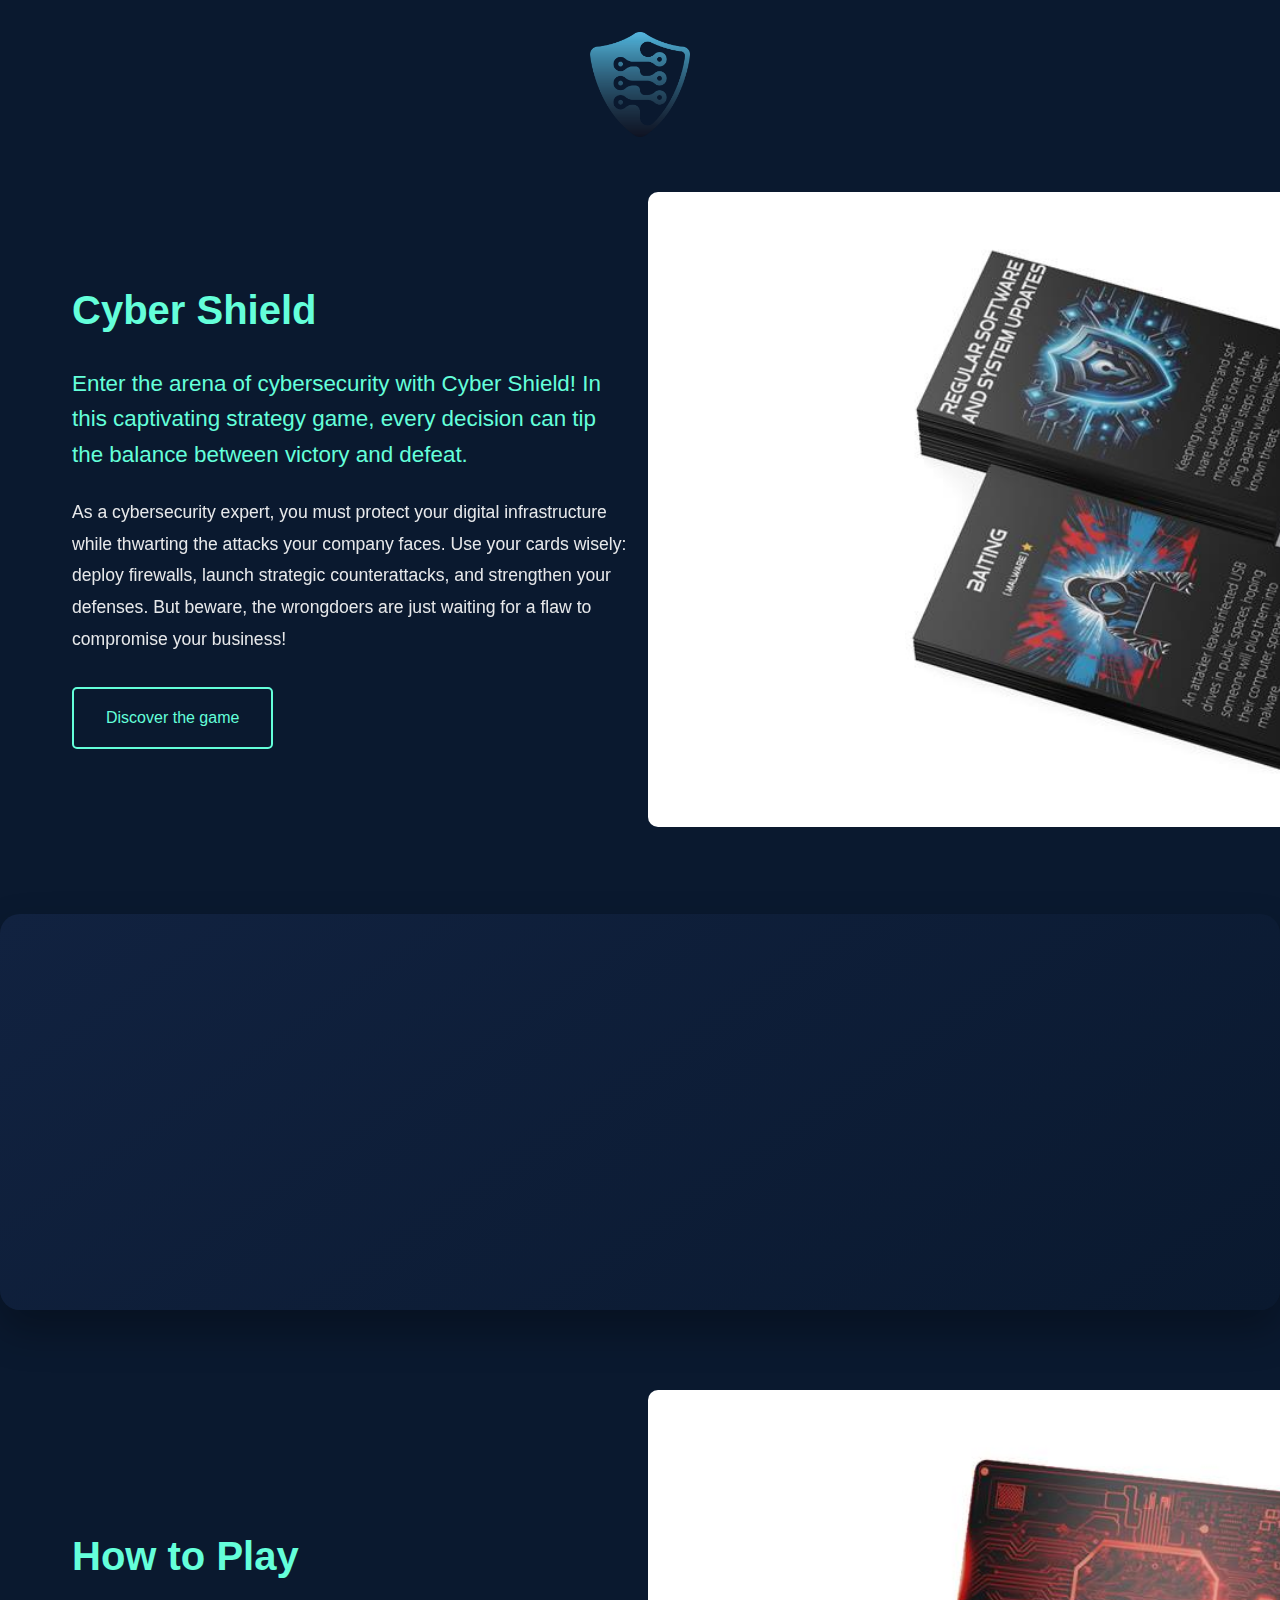
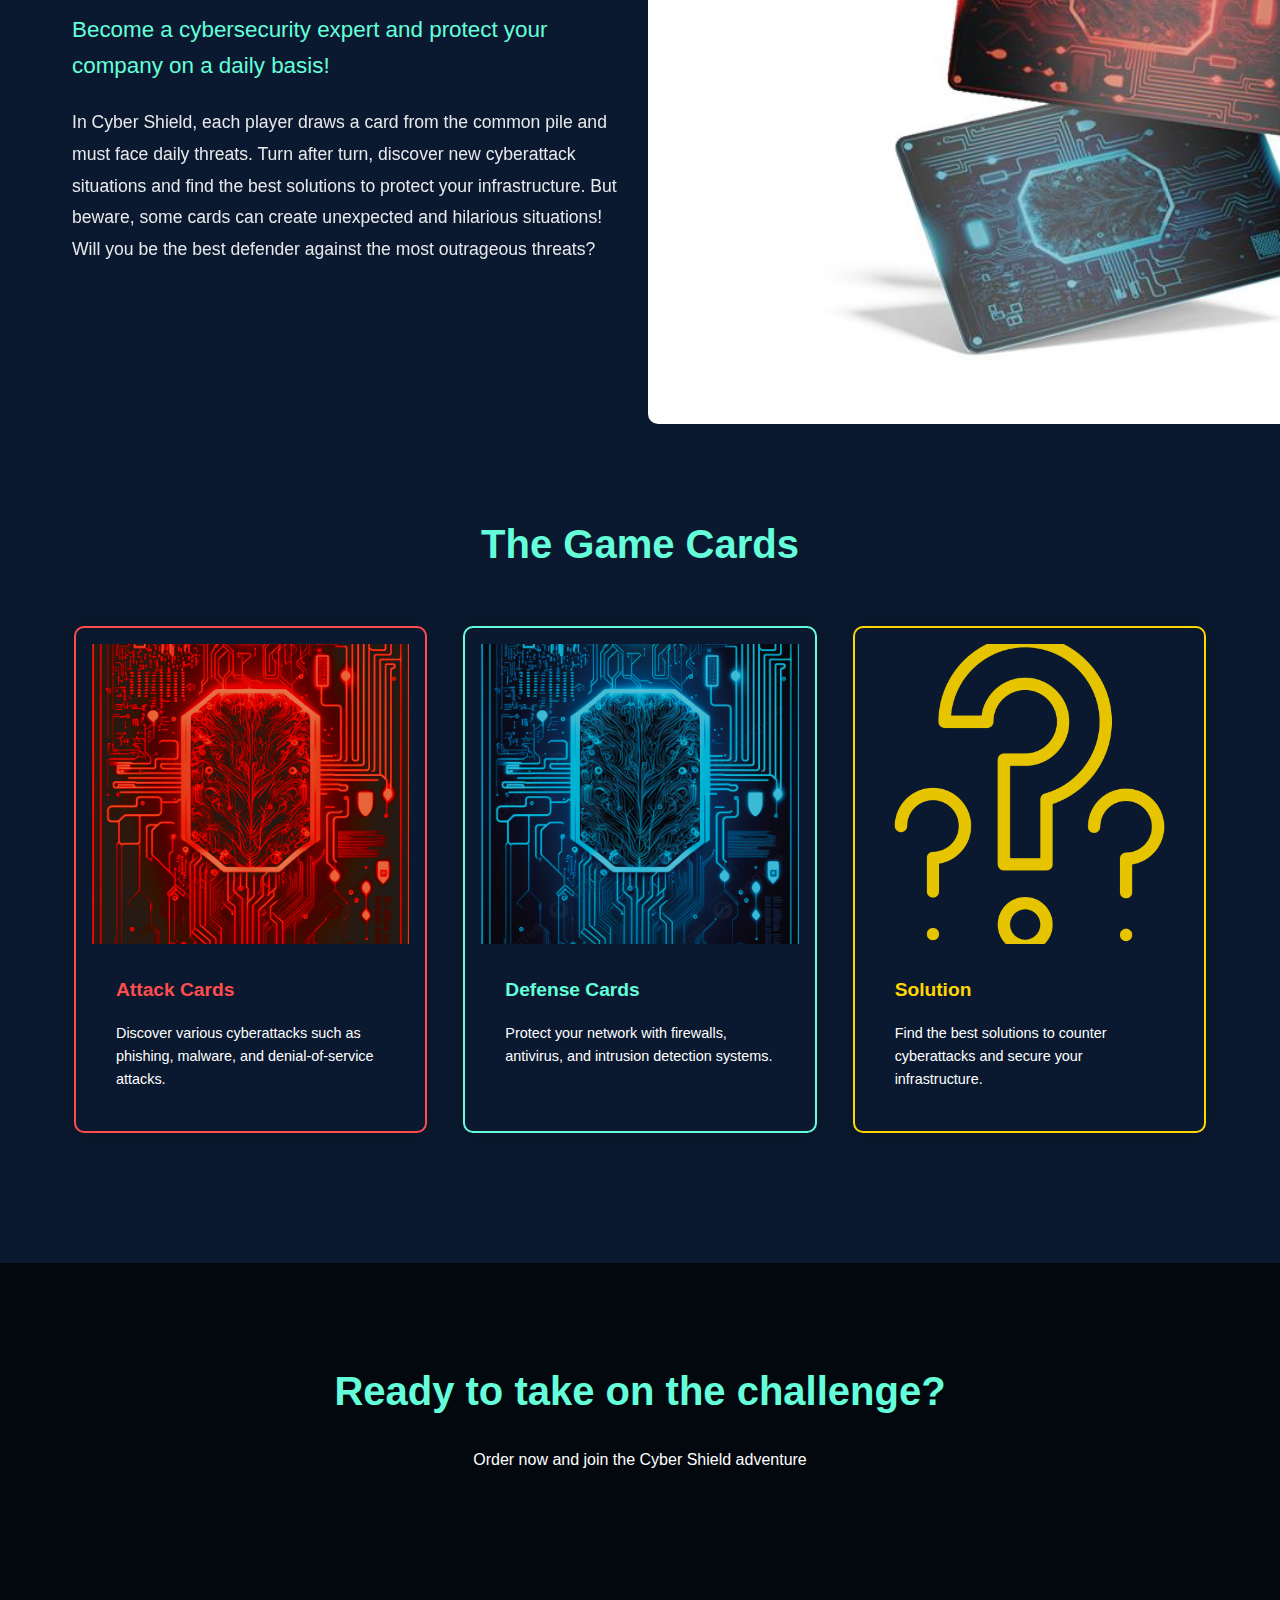
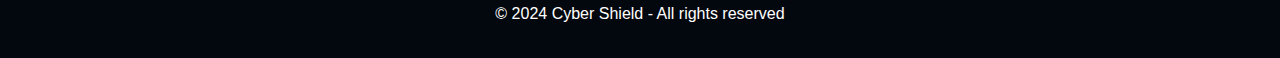
==== commit 2f528d89: "7" ====
--- a/index.html
+++ b/index.html
@@ -5,6 +5,63 @@
     <meta name="viewport" content="width=device-width, initial-scale=1.0" />
     <link rel="stylesheet" href="style.css" />
     <title>Cyber Shield</title>
+    <style>
+      /* Responsive pour les appareils mobiles */
+      @media (max-width: 768px) {
+        header {
+          padding: 1rem; /* Réduit le padding de l'en-tête */
+        }
+
+        .split-section {
+          display: flex;
+          flex-direction: column; /* Aligne le contenu en colonne */
+          align-items: center; /* Centre les éléments horizontalement */
+          text-align: center; /* Centre le texte */
+        }
+
+        .content-left, .content-right {
+          width: 100%; /* Prend toute la largeur */
+          margin-bottom: 20px; /* Ajoute un espace entre les sections */
+        }
+
+        .content-right {
+          display: flex;
+          justify-content: center; /* Centre l'image horizontalement */
+          margin-bottom: 20px; /* Ajoute un espace entre les sections */
+        }
+
+        .intro-text, .detail-text {
+          width: 90%; /* Augmente la largeur du texte à 90% */
+          margin: 0 auto; /* Centre le texte */
+          font-size: 1.1em; /* Ajuste la taille de la police si nécessaire */
+          line-height: 1.5; /* Améliore la lisibilité */
+        }
+
+        .final-banner {
+          padding: 4rem 1rem; /* Ajuste le padding pour la bannière finale */
+        }
+
+        .cta-button {
+          display: block; /* Affiche le bouton en bloc */
+          margin: 10px auto 0; /* Centre le bouton et ajoute un espace au-dessus */
+          padding: 10px 20px; /* Ajoute du padding */
+          font-size: 1.2em; /* Augmente la taille de la police */
+        }
+
+        .feature-column {
+          flex: 1; /* Permet aux colonnes de s'étendre */
+          margin-bottom: 2rem; /* Ajoute un espace entre les colonnes */
+        }
+
+        .cards-grid {
+          grid-template-columns: 1fr; /* Affiche une seule colonne pour les cartes */
+        }
+
+        .cards-showcase h2 {
+          font-size: 1.5rem; /* Ajuste la taille du titre */
+        }
+      }
+    </style>
   </head>
   <body>
     <header>
@@ -96,7 +153,7 @@
 
       <!-- Section 4: Game Cards -->
       <section class="cards-showcase">
-        <h2>The Game Cards</h2>
+        <h2 id="the-game-cards">The Game Cards</h2>
         <div class="cards-grid">
           <a href="cards/attack.html" class="card-item attack-card card-hover">
             <picture>
--- a/style.css
+++ b/style.css
@@ -87,13 +87,13 @@
     color: var(--accent-green); /* Couleur uniforme au survol */
 }
 
-.content-left img, .content-right img {
-    width: 100%;
+.content-left img {
+    width: 170%;
     border-radius: 10px;
 }
 
 .content-right img{
-    width: 100%;
+    width: 170%;
     border-radius: 10px;
 }
 
@@ -1043,7 +1043,7 @@
 }
 
 .arrow{
-    height: 200px;
+    height: 100px;
 }
 
 @media (max-width: 768px) {
@@ -1051,7 +1051,6 @@
         display: flex;
         flex-direction: row;
         align-items: center;
-        padding: 1rem;
         gap: 1rem;
     }
 
@@ -1073,4 +1072,49 @@
         width: 50%;
         height: 50%;
     }
+}
+
+/* Styles pour mobile */
+@media (max-width: 768px) {
+  .split-section {
+    flex-direction: column; /* Aligne le contenu en colonne */
+    text-align: center; /* Centre le texte */
+  }
+
+  .content-left, .content-right {
+    width: 100%; /* Prend toute la largeur */
+    margin-bottom: 20px; /* Ajoute un espace entre les sections */
+  }
+
+  .intro-text, .detail-text {
+    width: 100%; /* Augmente la largeur du texte à 100% */
+    margin: 0 auto; /* Centre le texte */
+    font-size: 1.1em; /* Ajuste la taille de la police si nécessaire */
+    line-height: 1.5; /* Améliore la lisibilité */
+  }
+
+  
+
+  .cta-button {
+    display: block; /* Affiche le bouton en bloc */
+    margin: 10px auto 0; /* Centre le bouton et ajoute un espace au-dessus */
+    padding: 10px 20px; /* Ajoute du padding */
+    font-size: 1.2em; /* Augmente la taille de la police */
+  }
+}
+
+/* Ajoutez cette règle dans votre fichier style.css */
+@media (max-width: 768px) {
+    .split-section {
+        flex-direction: row; /* Aligne le contenu en ligne */
+        justify-content: space-between; /* Espace entre les images */
+    }
+
+    .content-left, .content-right {
+        width: 48%; /* Ajuste la largeur pour permettre un espacement */
+    }
+
+    .content-center {
+        display: block; /* Affiche la flèche pour la page de solution */
+    }
 }